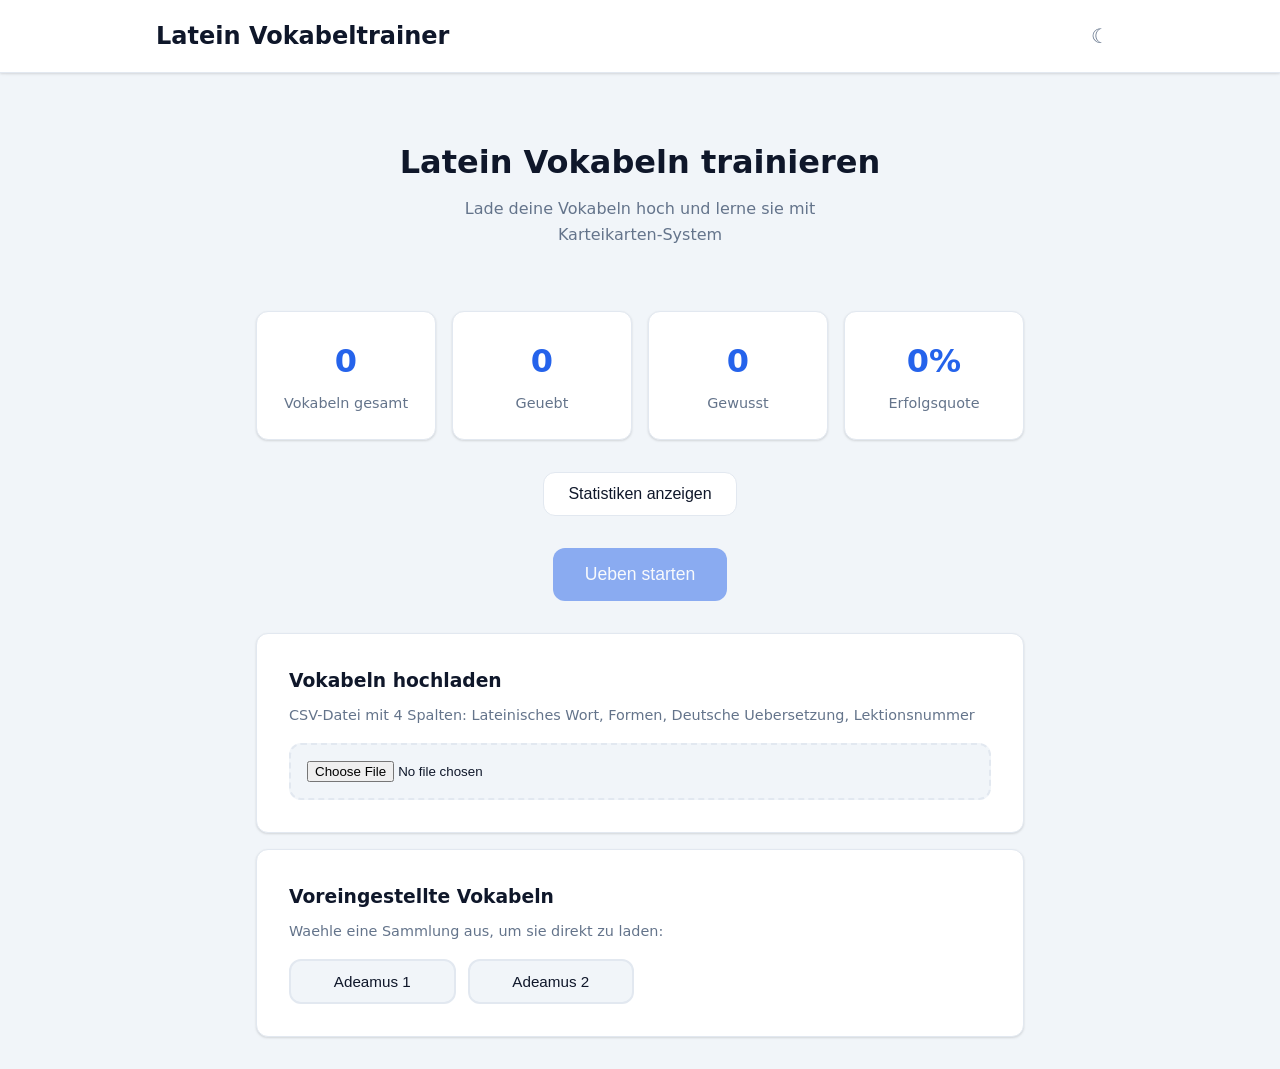
==== vocab.html @ 2fecf220 "Update and rename index.html to vocab.html" ====
<!DOCTYPE html>
<html lang="de">
<head>
  <meta charset="UTF-8">
  <meta name="viewport" content="width=device-width, initial-scale=1.0">
  <title>Latein Vokabeltrainer</title>
  <link rel="stylesheet" href="/style.css">
</head>
<body>
  <header>
    <div class="header-content">
      <h1>Latein Vokabeltrainer</h1>
      <button class="btn btn-ghost theme-toggle" id="theme-toggle" title="Dark Mode umschalten">
        <span class="theme-icon" id="theme-icon">&#9790;</span>
      </button>
    </div>
  </header>

  <main class="container">
    <!-- Home View -->
    <div id="home-view">
      <div class="hero">
        <h2>Latein Vokabeln trainieren</h2>
        <p>Lade deine Vokabeln hoch und lerne sie mit Karteikarten-System</p>
      </div>

      <!-- Stats -->
      <div class="stats-grid" id="stats-container">
        <div class="stat-card">
          <div class="stat-value" id="stat-total">0</div>
          <div class="stat-label">Vokabeln gesamt</div>
        </div>
        <div class="stat-card">
          <div class="stat-value" id="stat-practiced">0</div>
          <div class="stat-label">Geuebt</div>
        </div>
        <div class="stat-card">
          <div class="stat-value" id="stat-known">0</div>
          <div class="stat-label">Gewusst</div>
        </div>
        <div class="stat-card">
          <div class="stat-value" id="stat-percentage">0%</div>
          <div class="stat-label">Erfolgsquote</div>
        </div>
      </div>

      <!-- Stats Button -->
      <div class="center">
        <button class="btn btn-secondary" id="show-stats-btn">
          Statistiken anzeigen
        </button>
      </div>

      <!-- Stats Modal -->
      <div id="stats-modal" class="modal hidden">
        <div class="modal-overlay" id="stats-modal-overlay"></div>
        <div class="modal-content">
          <div class="modal-header">
            <h2>Lektionsstatistik</h2>
            <button class="btn btn-ghost modal-close" id="close-stats-btn">&times;</button>
          </div>
          <div class="modal-body">
            <div id="bar-chart" class="bar-chart"></div>
            <div class="chart-legend">
              <span class="legend-item"><span class="legend-color known"></span> Gewusst</span>
              <span class="legend-item"><span class="legend-color unknown"></span> Nicht gewusst</span>
            </div>
          </div>
        </div>
      </div>

      <!-- Start Button -->
      <div class="center">
        <button class="btn btn-primary btn-large" id="start-btn" disabled>
          Ueben starten
        </button>
      </div>

      <!-- CSV Upload -->
      <div class="upload-section">
        <h3>Vokabeln hochladen</h3>
        <p>CSV-Datei mit 4 Spalten: Lateinisches Wort, Formen, Deutsche Uebersetzung, Lektionsnummer</p>
        <input type="file" id="csv-input" accept=".csv" />
        <div id="upload-status"></div>
      </div>

      <!-- Preset Vocabularies -->
      <div class="upload-section" style="margin-top: 1rem;">
        <h3>Voreingestellte Vokabeln</h3>
        <p>Waehle eine Sammlung aus, um sie direkt zu laden:</p>
        <div id="preset-container" class="preset-grid">
          <p class="text-muted">Lade verfuegbare Sammlungen...</p>
        </div>
      </div>
    </div>

    <!-- Lesson Selection View -->
    <div id="select-view" class="hidden">
      <button class="btn btn-ghost" id="back-to-home">Zurueck zur Uebersicht</button>
      
      <div class="lesson-selector">
        <h2>Lektionen auswaehlen</h2>
        <p>Waehle die Lektionen aus, die du ueben moechtest:</p>
        
        <div class="lesson-controls">
          <button class="btn btn-secondary" id="select-all-btn">Alle auswaehlen</button>
          <button class="btn btn-secondary" id="deselect-all-btn">Alle abwaehlen</button>
        </div>
        
        <div id="lessons-grid" class="lessons-grid"></div>
        
        <button class="btn btn-primary btn-large" id="start-practice-btn" disabled>
          Ueben starten
        </button>
      </div>
    </div>

    <!-- Practice View -->
    <div id="practice-view" class="hidden">
      <button class="btn btn-ghost" id="back-to-select">Zurueck zur Auswahl</button>
      
      <div class="practice-container">
        <div class="progress-info">
          <span id="progress-text">Karte 1 von 10</span>
          <div class="progress-bar">
            <div class="progress-fill" id="progress-fill"></div>
          </div>
        </div>

        <div class="flashcard" id="flashcard">
          <div class="flashcard-inner" id="flashcard-inner">
            <div class="flashcard-front">
              <div class="card-label">Latein</div>
              <div class="card-word" id="latin-word">-</div>
              <div class="card-hint">Klicken zum Aufdecken</div>
            </div>
            <div class="flashcard-back">
              <div class="card-label">Deutsch</div>
              <div class="card-word" id="german-word">-</div>
              <div class="card-forms-back" id="german-forms"></div>
            </div>
          </div>
        </div>

        <div class="answer-buttons hidden" id="answer-buttons">
          <button class="btn btn-danger" id="unknown-btn">Nicht gewusst</button>
          <button class="btn btn-success" id="known-btn">Gewusst</button>
        </div>
      </div>

      <!-- Results -->
      <div id="results-view" class="hidden">
        <div class="results-card">
          <h2>Uebung abgeschlossen!</h2>
          <div class="results-stats">
            <div class="result-item">
              <span class="result-value" id="result-total">0</span>
              <span class="result-label">Vokabeln</span>
            </div>
            <div class="result-item success">
              <span class="result-value" id="result-known">0</span>
              <span class="result-label">Gewusst</span>
            </div>
            <div class="result-item danger">
              <span class="result-value" id="result-unknown">0</span>
              <span class="result-label">Nicht gewusst</span>
            </div>
          </div>
          <div class="result-percentage">
            <span id="result-percentage">0%</span> Erfolgsquote
          </div>
          <div class="result-actions">
            <button class="btn btn-warning hidden" id="practice-wrong-btn">Falsche wiederholen</button>
            <button class="btn btn-secondary" id="practice-again-btn">Nochmal ueben</button>
            <button class="btn btn-primary" id="back-home-btn">Zur Uebersicht</button>
          </div>
        </div>
      </div>
    </div>
  </main>

  <script src="/script.js"></script>
</body>
</html>
---- style.css ----
* {
  margin: 0;
  padding: 0;
  box-sizing: border-box;
}

:root {
  --primary: #2563eb;
  --primary-hover: #1d4ed8;
  --primary-light: rgba(37, 99, 235, 0.1);
  --success: #10b981;
  --success-hover: #059669;
  --danger: #ef4444;
  --danger-hover: #dc2626;
  --background: #f1f5f9;
  --surface: #ffffff;
  --surface-hover: #f1f3f5;
  --border: #e2e8f0;
  --text: #0f172a;
  --text-muted: #64748b;
  --radius: 12px;
  --shadow: 0 1px 3px rgba(0, 0, 0, 0.08), 0 1px 2px rgba(0, 0, 0, 0.06);
  --shadow-lg: 0 10px 25px rgba(0, 0, 0, 0.1);
}

html.dark {
  --primary: #3b82f6;
  --primary-hover: #60a5fa;
  --primary-light: rgba(59, 130, 246, 0.15);
  --success: #34d399;
  --success-hover: #6ee7b7;
  --danger: #f87171;
  --danger-hover: #fca5a5;
  --background: #0f172a;
  --surface: #1e293b;
  --surface-hover: #334155;
  --border: #334155;
  --text: #f1f5f9;
  --text-muted: #94a3b8;
  --shadow: 0 1px 3px rgba(0, 0, 0, 0.3);
  --shadow-lg: 0 10px 25px rgba(0, 0, 0, 0.4);
}

body {
  font-family: -apple-system, BlinkMacSystemFont, 'Segoe UI', system-ui, sans-serif;
  background: var(--background);
  color: var(--text);
  min-height: 100vh;
  line-height: 1.6;
  transition: background 0.3s, color 0.3s;
}

/* Header */
header {
  background: var(--surface);
  border-bottom: 1px solid var(--border);
  padding: 1rem 0;
  position: sticky;
  top: 0;
  z-index: 100;
  box-shadow: var(--shadow);
  transition: background 0.3s, border-color 0.3s;
}

.header-content {
  max-width: 1000px;
  margin: 0 auto;
  padding: 0 1rem;
  display: flex;
  justify-content: space-between;
  align-items: center;
}

header h1 {
  font-size: 1.5rem;
  font-weight: 600;
}

.theme-toggle {
  font-size: 1.25rem;
  padding: 0.5rem;
  border-radius: 50%;
  width: 40px;
  height: 40px;
}

.theme-icon {
  font-size: 1.25rem;
}

/* Container */
.container {
  max-width: 800px;
  margin: 0 auto;
  padding: 2rem 1rem;
}

/* Utilities */
.hidden {
  display: none !important;
}

.center {
  display: flex;
  justify-content: center;
  margin: 2rem 0;
}

.text-muted {
  color: var(--text-muted);
}

/* Hero Section */
.hero {
  text-align: center;
  padding: 2rem 0;
}

.hero h2 {
  font-size: 2rem;
  margin-bottom: 0.5rem;
}

.hero p {
  color: var(--text-muted);
  max-width: 400px;
  margin: 0 auto;
}

/* Buttons */
.btn {
  display: inline-flex;
  align-items: center;
  justify-content: center;
  gap: 0.5rem;
  padding: 0.75rem 1.5rem;
  border: none;
  border-radius: var(--radius);
  font-size: 1rem;
  font-weight: 500;
  cursor: pointer;
  transition: all 0.2s;
}

.btn:active {
  transform: scale(0.97);
}

.btn-primary {
  background: var(--primary);
  color: white;
}

.btn-primary:hover {
  background: var(--primary-hover);
}

.btn-primary:disabled {
  opacity: 0.5;
  cursor: not-allowed;
}

.btn-secondary {
  background: var(--surface);
  color: var(--text);
  border: 1px solid var(--border);
}

.btn-secondary:hover {
  background: var(--surface-hover);
}

.btn-ghost {
  background: transparent;
  color: var(--text-muted);
}

.btn-ghost:hover {
  color: var(--text);
}

.btn-success {
  background: var(--success);
  color: white;
}

.btn-success:hover {
  background: var(--success-hover);
}

.btn-danger {
  background: var(--danger);
  color: white;
}

.btn-danger:hover {
  background: var(--danger-hover);
}

.btn-large {
  padding: 1rem 2rem;
  font-size: 1.1rem;
}

/* Stats Grid */
.stats-grid {
  display: grid;
  grid-template-columns: repeat(auto-fit, minmax(150px, 1fr));
  gap: 1rem;
  margin: 2rem 0;
}

.stat-card {
  background: var(--surface);
  border: 1px solid var(--border);
  border-radius: var(--radius);
  padding: 1.5rem;
  text-align: center;
  box-shadow: var(--shadow);
  transition: background 0.3s, border-color 0.3s;
}

.stat-value {
  font-size: 2rem;
  font-weight: 700;
  color: var(--primary);
}

.stat-label {
  color: var(--text-muted);
  font-size: 0.9rem;
  margin-top: 0.25rem;
}

/* Upload Section */
.upload-section {
  background: var(--surface);
  border: 1px solid var(--border);
  border-radius: var(--radius);
  padding: 2rem;
  margin-top: 2rem;
  box-shadow: var(--shadow);
  transition: background 0.3s, border-color 0.3s;
}

.upload-section h3 {
  margin-bottom: 0.5rem;
}

.upload-section p {
  color: var(--text-muted);
  font-size: 0.9rem;
  margin-bottom: 1rem;
}

#csv-input {
  width: 100%;
  padding: 1rem;
  background: var(--background);
  border: 2px dashed var(--border);
  border-radius: var(--radius);
  color: var(--text);
  cursor: pointer;
  transition: border-color 0.2s;
}

#csv-input:hover {
  border-color: var(--primary);
}

#upload-status {
  margin-top: 1rem;
  padding: 0.75rem;
  border-radius: var(--radius);
  display: none;
}

#upload-status.success {
  display: block;
  background: rgba(16, 185, 129, 0.1);
  color: var(--success);
}

#upload-status.error {
  display: block;
  background: rgba(239, 68, 68, 0.1);
  color: var(--danger);
}

/* Preset Grid */
.preset-grid {
  display: grid;
  grid-template-columns: repeat(auto-fill, minmax(160px, 1fr));
  gap: 0.75rem;
}

.preset-btn {
  background: var(--background);
  border: 2px solid var(--border);
  border-radius: var(--radius);
  padding: 0.75rem 1rem;
  text-align: center;
  cursor: pointer;
  font-size: 0.95rem;
  font-weight: 500;
  color: var(--text);
  transition: all 0.2s;
}

.preset-btn:hover {
  border-color: var(--primary);
  background: var(--primary-light);
}

.preset-btn:active {
  transform: scale(0.97);
}

/* Lesson Selector */
.lesson-selector {
  margin-top: 1rem;
}

.lesson-selector h2 {
  margin-bottom: 0.5rem;
}

.lesson-selector > p {
  color: var(--text-muted);
  margin-bottom: 1.5rem;
}

.lesson-controls {
  display: flex;
  gap: 0.5rem;
  margin-bottom: 1rem;
}

.lessons-grid {
  display: grid;
  grid-template-columns: repeat(auto-fill, minmax(120px, 1fr));
  gap: 0.75rem;
  margin-bottom: 2rem;
}

.lesson-item {
  background: var(--surface);
  border: 2px solid var(--border);
  border-radius: var(--radius);
  padding: 1rem;
  text-align: center;
  cursor: pointer;
  transition: all 0.2s;
  box-shadow: var(--shadow);
}

.lesson-item:hover {
  border-color: var(--primary);
}

.lesson-item.selected {
  background: var(--primary-light);
  border-color: var(--primary);
}

.lesson-item .lesson-number {
  font-size: 1.5rem;
  font-weight: 700;
}

.lesson-item .lesson-count {
  font-size: 0.8rem;
  color: var(--text-muted);
}

/* Practice View */
.practice-container {
  margin-top: 1rem;
}

.progress-info {
  text-align: center;
  margin-bottom: 1.5rem;
}

#progress-text {
  color: var(--text-muted);
  font-size: 0.9rem;
}

.progress-bar {
  height: 6px;
  background: var(--surface);
  border-radius: 3px;
  margin-top: 0.5rem;
  overflow: hidden;
  border: 1px solid var(--border);
}

.progress-fill {
  height: 100%;
  background: var(--primary);
  border-radius: 3px;
  transition: width 0.3s ease;
  width: 0%;
}

/* Flashcard */
.flashcard {
  perspective: 1000px;
  height: 300px;
  cursor: pointer;
  margin-bottom: 1.5rem;
}

.flashcard-inner {
  position: relative;
  width: 100%;
  height: 100%;
  transition: transform 0.6s;
  transform-style: preserve-3d;
}

.flashcard.flipped .flashcard-inner {
  transform: rotateY(180deg);
}

.flashcard-front,
.flashcard-back {
  position: absolute;
  width: 100%;
  height: 100%;
  backface-visibility: hidden;
  display: flex;
  flex-direction: column;
  align-items: center;
  justify-content: center;
  background: var(--surface);
  border: 1px solid var(--border);
  border-radius: var(--radius);
  padding: 2rem;
  box-shadow: var(--shadow-lg);
}

.flashcard-back {
  transform: rotateY(180deg);
  background: var(--primary);
  border-color: var(--primary);
  color: white;
}

.card-label {
  font-size: 0.8rem;
  text-transform: uppercase;
  letter-spacing: 0.1em;
  color: var(--text-muted);
  margin-bottom: 0.5rem;
}

.flashcard-back .card-label {
  color: rgba(255, 255, 255, 0.7);
}

.card-word {
  font-size: 2rem;
  font-weight: 700;
  text-align: center;
}

.card-forms-back {
  font-size: 1rem;
  color: rgba(255, 255, 255, 0.8);
  margin-top: 0.5rem;
  font-style: italic;
}

.card-hint {
  position: absolute;
  bottom: 1rem;
  font-size: 0.8rem;
  color: var(--text-muted);
}

/* Answer Buttons */
.answer-buttons {
  display: flex;
  gap: 1rem;
  justify-content: center;
}

.answer-buttons .btn {
  flex: 1;
  max-width: 200px;
}

/* Results */
.results-card {
  background: var(--surface);
  border: 1px solid var(--border);
  border-radius: var(--radius);
  padding: 2rem;
  text-align: center;
  box-shadow: var(--shadow);
}

.results-card h2 {
  margin-bottom: 1.5rem;
}

.results-stats {
  display: flex;
  justify-content: center;
  gap: 2rem;
  margin-bottom: 1.5rem;
}

.result-item {
  text-align: center;
}

.result-value {
  display: block;
  font-size: 2rem;
  font-weight: 700;
}

.result-item.success .result-value {
  color: var(--success);
}

.result-item.danger .result-value {
  color: var(--danger);
}

.result-label {
  font-size: 0.9rem;
  color: var(--text-muted);
}

.result-percentage {
  font-size: 1.5rem;
  font-weight: 600;
  margin-bottom: 1.5rem;
}

.result-percentage span {
  color: var(--primary);
}

.result-actions {
  display: flex;
  gap: 1rem;
  justify-content: center;
}

/* Responsive */
@media (max-width: 600px) {
  .hero h2 {
    font-size: 1.5rem;
  }

  .stats-grid {
    grid-template-columns: repeat(2, 1fr);
  }

  .flashcard {
    height: 250px;
  }

  .card-word {
    font-size: 1.5rem;
  }

  .answer-buttons {
    flex-direction: column;
  }

  .answer-buttons .btn {
    max-width: none;
  }

  .results-stats {
    flex-direction: column;
    gap: 1rem;
  }

  .result-actions {
    flex-direction: column;
  }
}

/* Modal */
.modal {
  position: fixed;
  top: 0;
  left: 0;
  width: 100%;
  height: 100%;
  z-index: 1000;
  display: flex;
  align-items: center;
  justify-content: center;
}

.modal-overlay {
  position: absolute;
  top: 0;
  left: 0;
  width: 100%;
  height: 100%;
  background: rgba(0, 0, 0, 0.5);
}

.modal-content {
  position: relative;
  background: var(--surface);
  border-radius: var(--radius);
  padding: 0;
  max-width: 600px;
  width: 90%;
  max-height: 80vh;
  overflow: hidden;
  box-shadow: var(--shadow-lg);
}

.modal-header {
  display: flex;
  justify-content: space-between;
  align-items: center;
  padding: 1.5rem;
  border-bottom: 1px solid var(--border);
}

.modal-header h2 {
  margin: 0;
  font-size: 1.25rem;
}

.modal-close {
  padding: 0.5rem;
  font-size: 1.25rem;
}

.modal-body {
  padding: 1.5rem;
  overflow-y: auto;
  max-height: calc(80vh - 80px);
}

/* Bar Chart */
.chart-container {
  display: flex;
  gap: 0.5rem;
  min-height: 250px;
}

.chart-y-axis {
  display: flex;
  flex-direction: column;
  justify-content: space-between;
  padding: 0 0.5rem 1.5rem 0;
  font-size: 0.75rem;
  color: var(--text-muted);
  text-align: right;
  min-width: 30px;
}

.chart-bars {
  display: flex;
  gap: 0.5rem;
  flex: 1;
  align-items: flex-end;
  padding-bottom: 1.5rem;
  border-left: 1px solid var(--border);
  border-bottom: 1px solid var(--border);
  padding-left: 0.5rem;
}

.bar-group {
  display: flex;
  flex-direction: column;
  align-items: center;
  flex: 1;
  min-width: 30px;
  max-width: 60px;
}

.bar-stack {
  display: flex;
  flex-direction: column-reverse;
  width: 100%;
  height: 200px;
  cursor: help;
}

.bar {
  width: 100%;
  transition: height 0.3s ease;
  min-height: 0;
}

.bar.known {
  background: var(--success);
  border-radius: 4px 4px 0 0;
}

.bar.unknown {
  background: var(--danger);
}

.bar-label {
  margin-top: 0.5rem;
  font-size: 0.75rem;
  color: var(--text-muted);
  font-weight: 500;
}

/* Chart Legend */
.chart-legend {
  display: flex;
  justify-content: center;
  gap: 2rem;
  margin-top: 1.5rem;
  padding-top: 1rem;
  border-top: 1px solid var(--border);
}

.legend-item {
  display: flex;
  align-items: center;
  gap: 0.5rem;
  font-size: 0.9rem;
  color: var(--text-muted);
}

.legend-color {
  width: 16px;
  height: 16px;
  border-radius: 4px;
}

.legend-color.known {
  background: var(--success);
}

.legend-color.unknown {
  background: var(--danger);
}

.no-stats {
  color: var(--text-muted);
  font-style: italic;
  text-align: center;
  padding: 2rem;
}

/* Warning Button */
.btn-warning {
  background: #f59e0b;
  color: white;
}

.btn-warning:hover {
  background: #d97706;
}

/* Responsive Modal */
@media (max-width: 600px) {
  .modal-content {
    width: 95%;
    max-height: 90vh;
  }
  
  .chart-container {
    min-height: 200px;
  }
  
  .bar-stack {
    height: 150px;
  }
  
  .bar-group {
    min-width: 20px;
  }
}
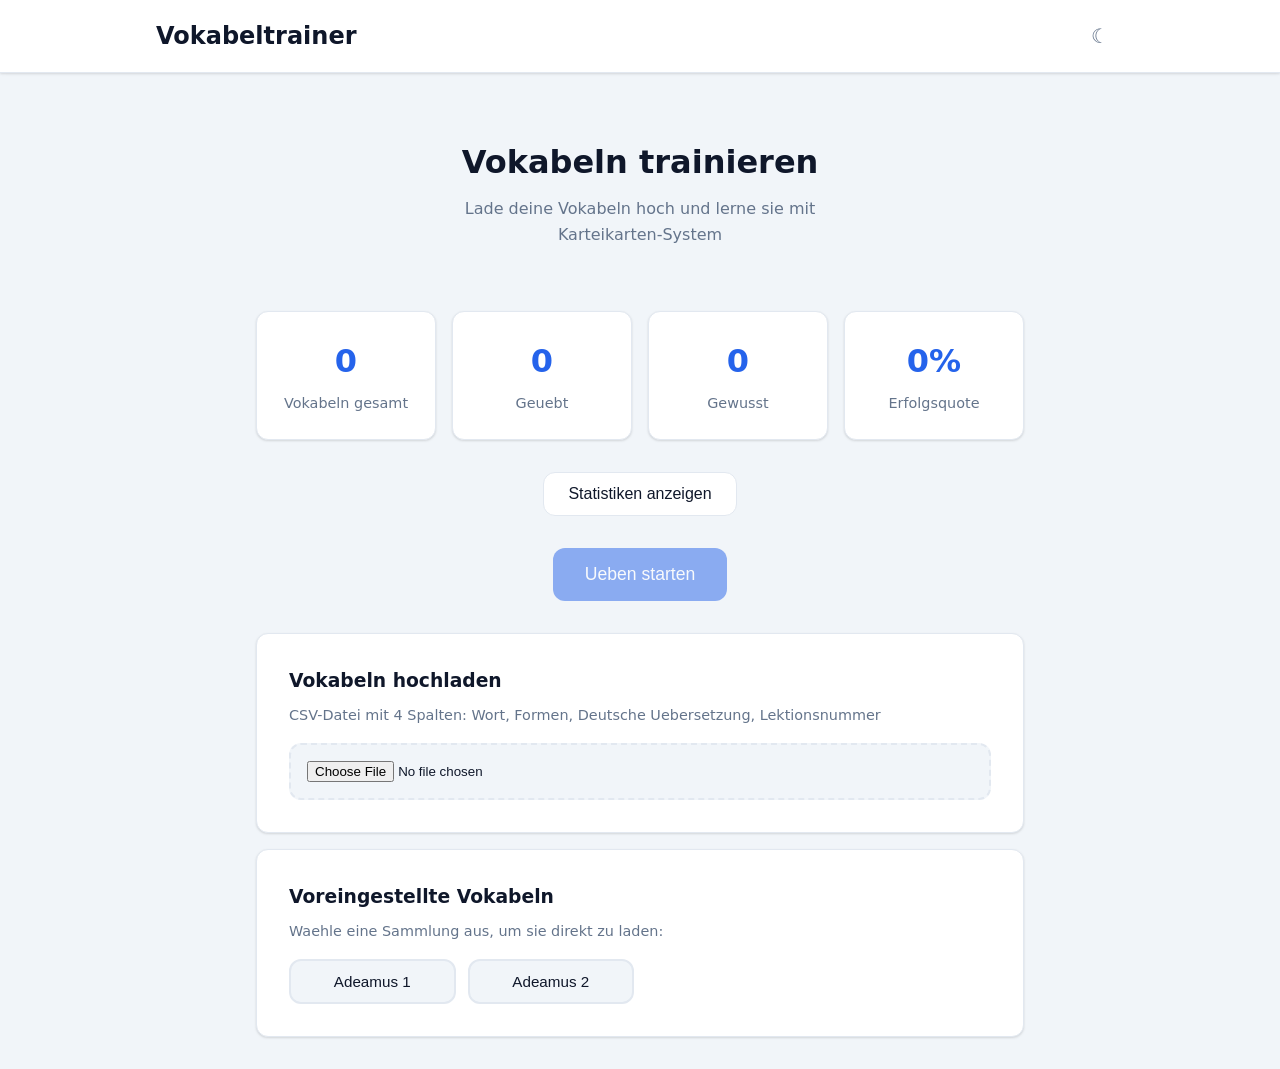
==== commit 8d0432fd: "Update vocab.html" ====
--- a/vocab.html
+++ b/vocab.html
@@ -3,13 +3,13 @@
 <head>
   <meta charset="UTF-8">
   <meta name="viewport" content="width=device-width, initial-scale=1.0">
-  <title>Latein Vokabeltrainer</title>
+  <title>Vokabeltrainer</title>
   <link rel="stylesheet" href="/style.css">
 </head>
 <body>
   <header>
     <div class="header-content">
-      <h1>Latein Vokabeltrainer</h1>
+      <h1>Vokabeltrainer</h1>
       <button class="btn btn-ghost theme-toggle" id="theme-toggle" title="Dark Mode umschalten">
         <span class="theme-icon" id="theme-icon">&#9790;</span>
       </button>
@@ -20,7 +20,7 @@
     <!-- Home View -->
     <div id="home-view">
       <div class="hero">
-        <h2>Latein Vokabeln trainieren</h2>
+        <h2>Vokabeln trainieren</h2>
         <p>Lade deine Vokabeln hoch und lerne sie mit Karteikarten-System</p>
       </div>
 
@@ -79,7 +79,7 @@
       <!-- CSV Upload -->
       <div class="upload-section">
         <h3>Vokabeln hochladen</h3>
-        <p>CSV-Datei mit 4 Spalten: Lateinisches Wort, Formen, Deutsche Uebersetzung, Lektionsnummer</p>
+        <p>CSV-Datei mit 4 Spalten: Wort, Formen, Deutsche Uebersetzung, Lektionsnummer</p>
         <input type="file" id="csv-input" accept=".csv" />
         <div id="upload-status"></div>
       </div>
